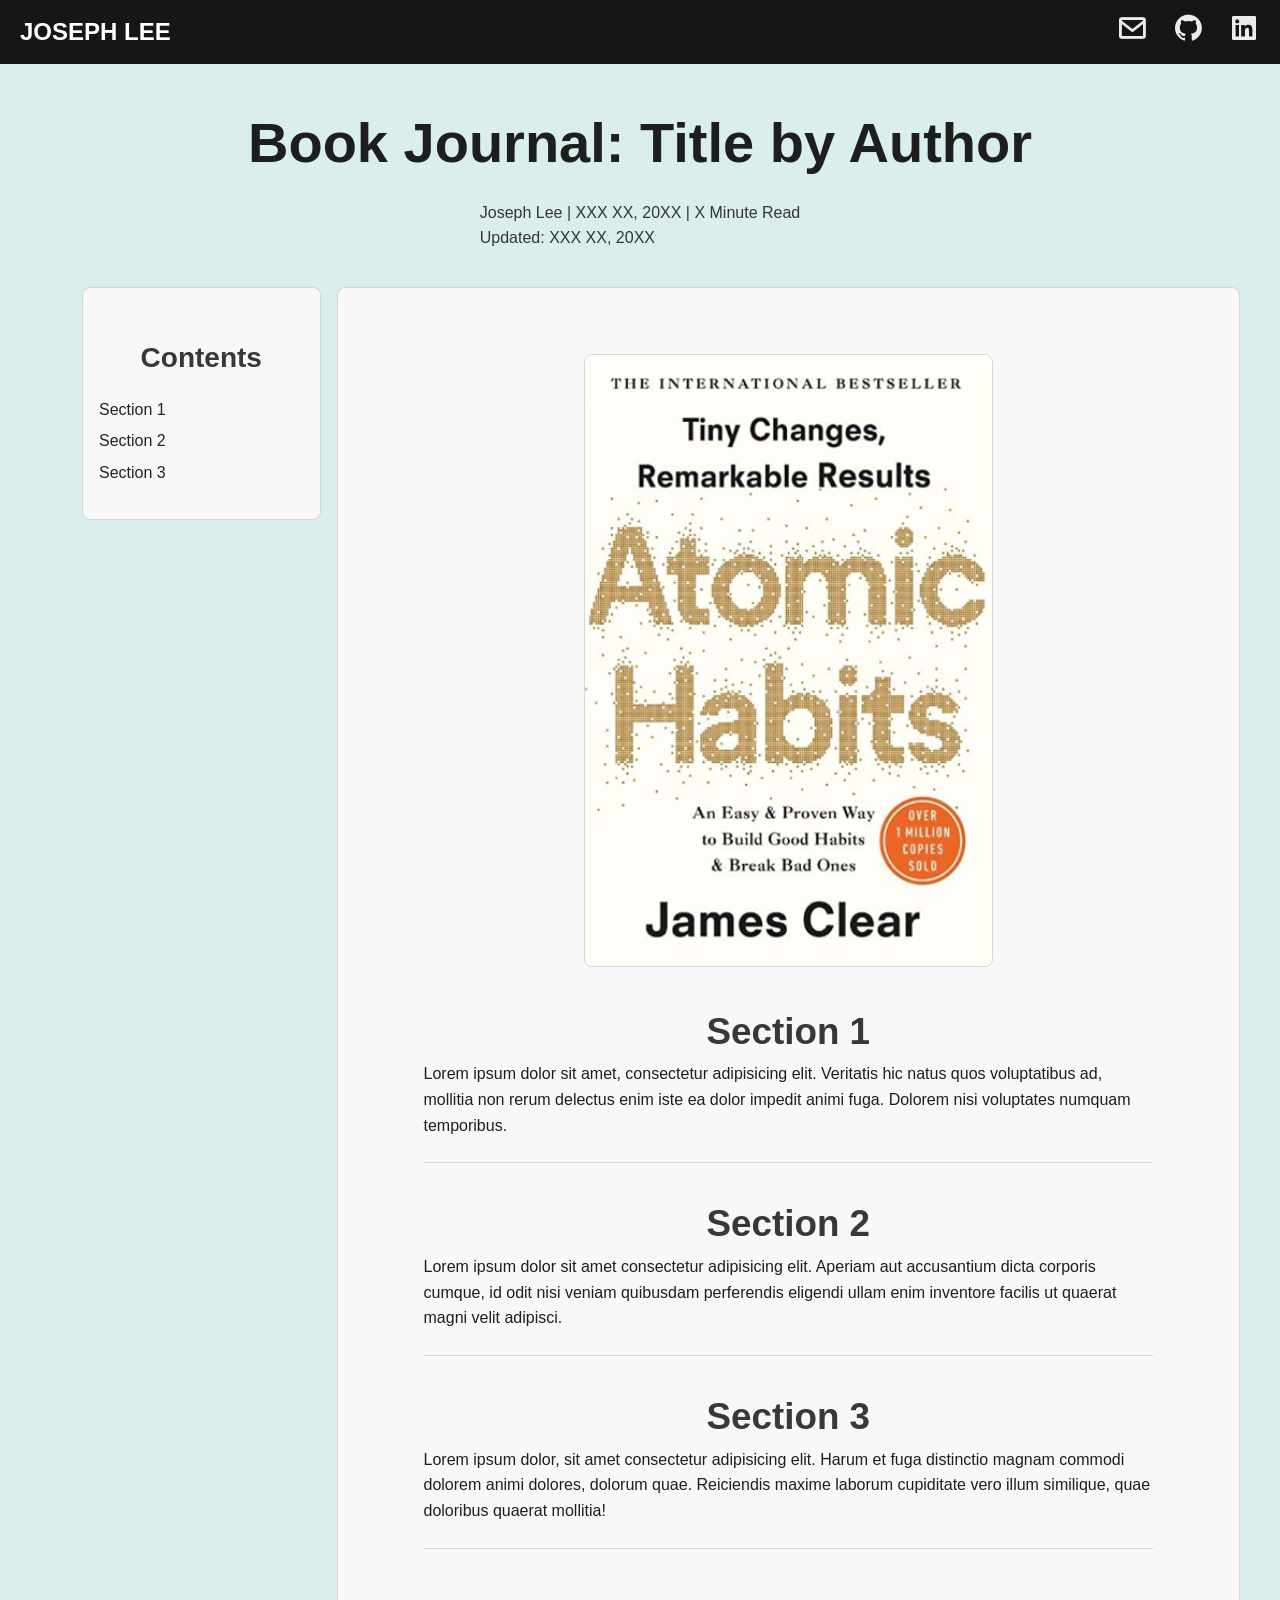
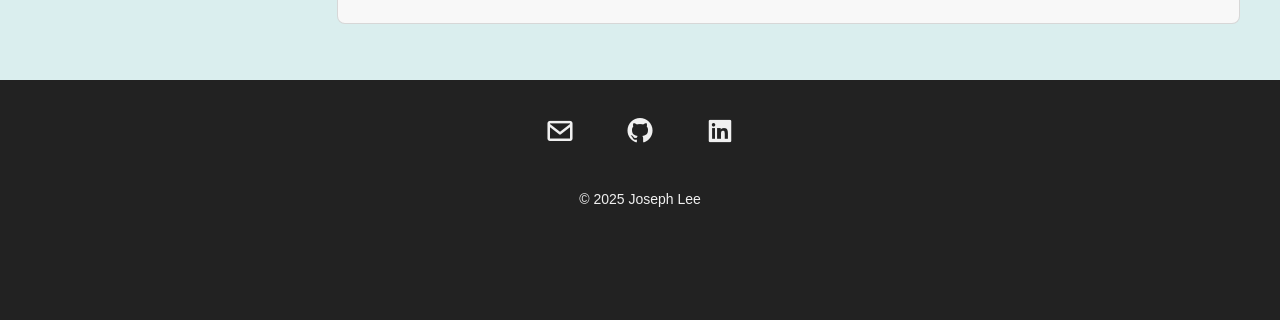
==== posts/atomic_habits_james_clear/index.html @ 472fb78e "Change tempalte and Atomic Habits posts" ====
<!DOCTYPE html>
<html lang="en">
<head>
    <meta charset="UTF-8">
    <meta name="viewport" content="width=device-width, initial-scale=1.0">
    <title>Book Journal | Template | Joseph Lee</title>
    
    <!-- CSS
    ============================================== -->
    <link rel="stylesheet" href="../../styles/style.css">
    <link rel="stylesheet" href="../../styles/animate.css">
    <link rel="stylesheet" href="../../styles/navbar.css">
    <link rel="stylesheet" href="../../styles/jumpToTop.css">
    <link rel="stylesheet" href="../../styles/intro.css">
    <link rel="stylesheet" href="../../styles/main.css">
    <link rel="stylesheet" href="../../styles/posts.css">
    <link rel="stylesheet" href="../../styles/footer.css">

    <link rel="stylesheet" href="./styles/style.css">
    
    <!-- ICON
    ============================================== -->
    <link rel="icon" type="image/x-icon" href="../../assets/favicon.ico">
    
    <!-- FONTS
    ============================================== -->
    <link rel="preconnect" href="https://fonts.googleapis.com">

    <!-- OTHERS
    ============================================== -->
    <link href="https://unpkg.com/boxicons@2.1.4/css/boxicons.min.css" rel="stylesheet">
    <link href="https://cdnjs.cloudflare.com/ajax/libs/font-awesome/4.7.0/css/font-awesome.min.css" rel="stylesheet">
</head>
<body>
    <script defer src="../../scripts/load.js"></script>
    
    <!-- NAVIGATION MENU -->
    <nav id="navbar-container">
        <!-- LEFT: logo -->
        <div id="navbar-left">
            <div id="logo">
                <a href="https://jo2eph.github.io/">
                    <span>
                        JOSEPH LEE
                    </span>
                </a>
            </div>
        </div>

        <!-- RIGHT: socials -->
        <div id="navbar-right">
            <div id="socials-container">
                <a href="mailto:junhyuk.x.lee@gmail.com" title="Send me an email" class="social-links"
                target="_blank" rel="noopener noreferrer">
                    <i class='bx  bx-envelope'></i>
                </a>
                <a href="https://github.com/jo2eph" title="My GitHub" class="social-links" target="_blank" rel="noopener noreferrer">
                    <i class="bx bxl-github"></i>
                </a>
                <a href="https://www.linkedin.com/in/jo2eph/" title="Connect with me on LinkedIn" class="social-links" target="_blank" rel="noopener noreferrer">
                    <i class='bx bxl-linkedin-square'></i>
                </a>
            </div>
        </div>
        
        <!-- MOBILE MENU -->
        <div id="mobile-menu">
            <i id="hamburger-menu" class="fa fa-bars" aria-hidden="true"></i>

            <div id="mobile-menu-content">
                <!-- SOCIALS -->
                <div id="mobile-navbar-socials" class="hidden">
                    <a href="mailto:junhyuk.x.lee@gmail.com" title="Send me an email" class="social-links"
                    target="_blank" rel="noopener noreferrer">
                        <i class='bx  bx-envelope'></i>
                    </a>
                    <a href="https://github.com/jo2eph" title="My GitHub" class="social-links" target="_blank" rel="noopener noreferrer">
                        <i class="bx bxl-github"></i>
                    </a>
                    <a href="https://www.linkedin.com/in/jo2eph/" title="Connect with me on LinkedIn" class="social-links" target="_blank" rel="noopener noreferrer">
                        <i class='bx bxl-linkedin-square'></i>
                    </a>
                </div>
            </div>
        </div>
    </nav>

    <!-- JUMP TO TOP BUTTON-->
    <div id="jump-to-top">
        <a href="javascript:void(0)" title="Scroll to top">
            <i class="fa fa-arrow-up" aria-hidden="true"></i>
        </a>
    </div>

    <main>
        <h1 id="title">
            Book Journal: Title by Author
        </h1>
        <div id="info">
            Joseph Lee | XXX XX, 20XX | X Minute Read
            <br>
            Updated: XXX XX, 20XX
        </div>

        <div id="article-container">
            <aside id="contents">
                <h2>
                    Contents
                </h2>
                <ul>
                    <li id="contents-link-1">
                        <a href="javascript:void(0)">
                            Section 1
                        </a>
                    </li>
                    <li id="contents-link-2">
                        <a href="javascript:void(0)">
                            Section 2
                        </a>
                    </li>
                    <li id="contents-link-3">
                        <a href="javascript:void(0)">
                            Section 3
                        </a>
                    </li>
                </ul>
            </aside>

            <article id="article">

                <img src="../../assets/books/atomic_habits_james_clear.png" alt="Image" id="book-image">

                <section id="section-1">
                    <h2>
                        Section 1
                    </h2>
                    <p>
                        Lorem ipsum dolor sit amet, consectetur adipisicing elit. Veritatis hic natus quos voluptatibus ad, mollitia non rerum delectus enim iste ea dolor impedit animi fuga. Dolorem nisi voluptates numquam temporibus.
                    </p>
                </section>

                <section id="section-2">
                    <h2>
                        Section 2
                    </h2>
                    <p>
                        Lorem ipsum dolor sit amet consectetur adipisicing elit. Aperiam aut accusantium dicta corporis cumque, id odit nisi veniam quibusdam perferendis eligendi ullam enim inventore facilis ut quaerat magni velit adipisci.
                    </p>
                </section>

                <section id="section-3">
                    <h2>
                        Section 3
                    </h2>
                    <p>
                        Lorem ipsum dolor, sit amet consectetur adipisicing elit. Harum et fuga distinctio magnam commodi dolorem animi dolores, dolorum quae. Reiciendis maxime laborum cupiditate vero illum similique, quae doloribus quaerat mollitia!
                    </p>
                </section>
            </article>

        </div>
    </main>

    <footer id="footer">
        <div id="footer-container">
            <div id="links">
                <a href="mailto:junhyuk.x.lee@gmail.com" title="Send me an email" class="social-links"
                target="_blank" rel="noopener noreferrer">
                    <i class='bx  bx-envelope'></i>
                </a>
                <a href="https://github.com/jo2eph" title="My GitHub" class="social-links" target="_blank" rel="noopener noreferrer">
                    <i class="bx bxl-github"></i>
                </a>
                <a href="https://www.linkedin.com/in/jo2eph/" title="Connect with me on LinkedIn" class="social-links" target="_blank" rel="noopener noreferrer">
                    <i class='bx bxl-linkedin-square'></i>
                </a>
            </div>

            <span id="copyright">
                &copy; 2025 Joseph Lee
            </span>
        </div>
    </footer>

    <script src="../../scripts/contents.js"></script>
    <script src="../../scripts/script.js"></script>
    <script src="../../scripts/scrollToTop.js"></script>
    <script src="../../scripts/url.js"></script>
</body>
</html>
---- styles/style.css ----
/*
Main CSS File
*/

/* REMOVE DEFAULT BROWSER SETTINGS */
* {
    margin: 0;
    padding: 0;
    box-sizing: border-box;
}

/* GLOBAL VARIABLES, THEMES AND STYLES */
:root {
    /* MAIN THEME */
    --main-intro-color: rgb(236, 236, 236);
    --main-intro-font: "Varela", sans-serif;
    --main-bg-color: rgb(240, 240, 240);
    --main-text-color: rgb(30, 30, 30);
    --secondary-bg-color: rgb(225, 225, 225);
    --secondary-text-color: rgb(20, 20, 20);
    --link-color: rgb(34, 63, 118);
}

html {
    scroll-behavior: smooth;
}

body {
    font-family:'Segoe UI', Tahoma, Geneva, Verdana, sans-serif;
    background-color: rgb(34, 34, 34);
    color: var(--main-text-color);
    line-height: 1.6;
    overflow-x: hidden;
}

main {
    padding: 0;
}

.hidden {
    display: none;
}

.code {
    background-color: rgba(200, 200, 200, 0.2);
    border: 1px solid rgba(150, 150, 150, 0.3);
    border-radius: 6px;
    color: var(--main-text-color);
    font-family: 'Courier New', Courier, monospace;
    padding: 4px 6px;
}
---- styles/navbar.css ----
nav {
    background-color: #161616;
    height: clamp(60px, 8vh, 64px);
    /* overflow: hidden; */
    position: fixed;
    width: 100%;
    z-index: 1000;
}

#navbar-container {
    display: flex;
    justify-content: space-between;
    align-items: center;
    padding: 10px 20px;
}

#navbar-left {
    display: flex;
    align-items: center;
}

#logo {
    color: white;
    font-size: 24px;
    font-weight: bold;
    text-decoration: none;
}
#logo img {
    height: 40px;
    vertical-align: middle;
    margin-right: 14px;
}
#logo a {
    color: white;
    font-size: 24px;
    font-weight: bold;
    text-decoration: none;
}

/*
#navbar-center {
    text-align: center;
}
#navbar-center-menu {
    list-style-type: none;
    margin: 0;
    padding: 0;
    display: flex;
    gap: 20px;
}
#navbar-center-menu li {
    display: inline;
}
#navbar-center-menu li a {
    color: white;
    padding: 8px 12px;
    text-decoration: none;
    transition: all 0.35s linear;
}
#navbar-center-menu li a:hover {
    background-color: #333333;
    border-radius: 5px;
    color: #c5c5c5;
    padding: 8px 12px;
    transition: all 0.3s ease;
}
*/

#navbar-right {
    display: flex;
    align-items: center;
}
#navbar-right #socials-container a {
    color: rgb(236, 236, 236);
    font-size: 32px;
    margin-left: 15px;
    text-decoration: none;
}
#navbar-right #socials-container a:hover {
    color: #93a1ab;
    transition: color 0.3s ease;
}

/* MOBILE MENU */
#mobile-menu {
    display: none;
    color: rgb(236, 236, 236);
    font-size: 32px;
}
#mobile-menu:hover {
    color: #93a1ab;
    cursor: pointer;
}

#mobile-menu-content {
    position: absolute;
    top: 100%;
    right: 20px;
    background-color: #161616;
    box-shadow: 0 8px 16px rgba(0, 0, 0, 0.2);
    z-index: 1001;
}

#mobile-navbar-menu {
    list-style-type: none;
    margin: 0;
    padding: 10px 0;
}

/*
#mobile-navbar-center-menu {
    list-style-type: none;
    margin: 0;
    padding: 0;
}
#mobile-navbar-center-menu li {
    border-bottom: 1px solid #333333;
}
#mobile-navbar-center-menu li a {
    color: rgb(240, 240, 240);
    display: block;
    font-size: 18px;
    padding: 10px 20px;
    text-decoration: none;
}
#mobile-navbar-center-menu li a:hover {
    background-color: #333333;
    color: #c5c5c5;
    transition: all 0.3s ease;
}
*/

#mobile-navbar-socials
.social-links {
    display: inline-block;
    color: rgb(236, 236, 236);
    font-size: 28px;
    margin: 10px 15px;
    text-decoration: none;
    transition: all 0.35s linear;
}
#mobile-navbar-socials
.social-links:hover {
    color: #93a1ab;
    transition: color 0.3s ease;
}


@media screen
    and (max-width: 985px)
{
    #navbar-right {
        display: none;
    }

    #mobile-menu {
        display: block;
    }
}

/*
@media screen
    and (max-width: 850px) 
{
    #navbar-center-menu {
        display: none;
    }
}
*/
---- styles/jumpToTop.css ----
#jump-to-top {
    background-color: var(--main-bg-color);
    border: none;
    border-radius: 50%;
    box-shadow: 0 4px 8px rgba(0, 0, 0, 0.2);
    color: var(--main-text-color);
    cursor: pointer;
    display: none;
    height: 50px;
    font-size: 24px;
    position: fixed;
    bottom: 20px;
    right: 20px;
    align-items: center;
    justify-content: center;
    transition: all 0.35s linear;
    width: 50px;
    z-index: 1000;
}
#jump-to-top a {
    color: inherit;
    text-decoration: none;
    display: flex;
    align-items: center;
    justify-content: center;
    height: 100%;
    width: 100%;
}

#jump-to-top:hover {
    background-color: #d9d9d9;
}
---- styles/intro.css ----
#intro {
    background-image: url('../assets/geisel.JPG');
    background-blend-mode: overlay;
    background-color: rgba(219, 226, 222, 0.919);
    background-position: center left;
    background-size: cover;
    color: rgb(13, 26, 28);
    display: flex;
    padding: 0 24px;
    font-family: 'Roboto', sans-serif;
    height: clamp(600px, 93vh, 1000px);
    width: 100%;
}

#intro-content {
    display: flex;
    flex-direction: column;
    justify-content: center;
    align-items: center;
    height: 100%;
    text-align: center;
    padding: 0 20px;
    margin: 0 auto;
}
#intro-content h1 {
    color: rgb(44, 57, 71);
    font-size: 4.5em;
    margin-bottom: 18px;
}
#intro-content p {
    color: rgb(28, 63, 70);
    font-size: 1.6em;
    font-weight: bolder;
    max-width: 800px;
}

#intro #scroll-down {
    animation: bounce 2s infinite;
    background-color: rgb(12, 80, 95);
    border: 1px solid black;
    border-radius: 8px;
    color: rgb(253, 253, 253);
    font-size: 1.5em;
    padding: 8px 24px;
    position: absolute;
    bottom: 120px;
    text-decoration: none;
    transition: all 0.35s linear;
    z-index: 10;
}
#intro #scroll-down:hover {
    animation: none;
    background-color: rgb(90, 150, 215);
    color: rgba(255, 255, 255, 0.8);
    font-size: 1.6em;
    transition: all 0.3s ease-in-out;
}

#intro #intro-image {
    flex: 1;
    flex-basis: 30%;

}
#intro #intro-image img {
    aspect-ratio: 1;
    height: 90%;
}
---- styles/main.css ----
/*
CSS for main page of book journal website
*/

main {
    background-color: var(--main-bg-color);
    padding-top: 56px;
    padding-bottom: 14px;
}

main h2 {
    color: rgb(56, 56, 56);
    font-size: 2.3em;
    text-align: center;
}

#books-container {
    display: flex;
    flex-wrap: wrap;
    flex-direction: column;
    justify-content: center;
    gap: 26px;
    max-width: 1600px;
    margin: 0 auto;
    margin-bottom: 102px;
    padding: 8px;
    padding-top: 36px;
    width: 80%;
}

.book-card {
    background-color: white;
    border: 1px solid rgba(156, 156, 156, 0.352);
    border-radius: 8px;
    box-shadow: 0 4px 8px rgba(0, 0, 0, 0.1);
    display: flex;
    flex-direction: column;
    flex-basis: 90%;
    padding: 8px;
    transition: all 0.3s ease;
    width: 100%;
}
.book-card:hover {
    box-shadow: 0 8px 16px rgba(0, 0, 0, 0.2);
    transform: scale(1.03);
    transition: all 0.3s ease;
}

.book-cover {
    margin: 0 auto;
    margin-top: 10px;
    width: 95%;
}
.book-cover img {
    border: 1px solid rgba(125, 125, 125, 0.26);
    border-radius: 4px;
    width: 100%;
    height: 100%;
    max-height: 360px;
    object-fit: cover;
    object-position: center;
    
}

.book-title {
    font-size: 1.2em;
    font-weight: bold;
    margin: 0 auto;
    margin-top: 18px;
    text-align: center;
    white-space: normal;
    width: 87%;
    word-wrap: break-word;
}
.book-title a {
    text-decoration: none;
    color: #333;
}

.book-title a:hover {
    color: #007Bff;
    text-decoration: underline;
}
.date {
    color: #666;
    font-size: 0.9em;
    margin-bottom: 10px;
    margin-top: 8px;
    text-align: center;
}


@media
    only screen
    and (min-width: 678px)
    and (max-width: 1023px)
{
    #books-container {
        flex-direction: row;
    }

    .book-card {
        flex-basis: 45%; 
        width: 100%;
    }
}


@media
    only screen
    and (min-width: 1024px)
{
    #books-container {
        flex-direction: row;
    }

    .book-card {
        flex-basis: 30%;
        width: 100%;
    }
}
---- styles/posts.css ----
/* Styles for book posts */

* {
    margin: 0;
    padding: 0;
    background-origin: border-box;
}

main {
    background-color: rgb(218, 238, 238);
}

#title {
    font-size: 56px;
    font-weight: 600;
    margin: 42px auto 12px auto;
    text-align: center;
}

#info {
    color: rgb(53, 53, 53);
    display: flex;
    justify-content: center;
    gap: 24px;
    margin-bottom: 36px;
}

#article-container {
    display: flex;
    flex-direction: column;
    max-width: 1200px;
    margin: 0 auto;
}

#contents {
    background-color: rgb(248, 248, 248);
    border: 1px solid rgba(156, 156, 156, 0.36);
    border-radius: 8px;
    height: 100%;
    padding: 16px;
    margin: 0 auto;
    margin-bottom: 24px;
    top: 42px;
    width: 90%;
    max-width: 960px;
    z-index: 1;
}

#contents h2 {
    font-size: 28px;
    margin: 0 auto;
    margin-top: 32px;
}

#contents ul {
    list-style-type: none;
    margin: 0 auto;
    margin-top: 16px;
    margin-bottom: 18px;
}
#contents ul li {
    margin-bottom: 6px;
}
#contents ul li a {
    color: rgb(35, 35, 35);
    text-decoration: none;
}
#contents ul li a:hover {
    text-decoration: underline;
}

#article {
    background-color: rgb(248, 248, 248);
    border: 1px solid rgba(156, 156, 156, 0.36);
    border-radius: 8px;
    margin: 0 auto;
    margin-bottom: 42px;
    padding: 42px 86px;
    width: 90%;
    max-width: 960px;
}

#article section {
    border-bottom: 1px solid rgba(156, 156, 156, 0.36);
    margin-bottom: 32px;
    padding-bottom: 24px;
}

#book-image {
    aspect-ratio: 2 / 3;
    border: 1px solid rgba(160, 160, 160, 0.4);
    border-radius: 8px;
    display: block;
    margin: 24px auto;
    margin-bottom: 36px;
    width: 56%;
}


@media
    only screen
    and (min-width: 768px)
{
    #article-container {
        flex-direction: row;
        gap: 16px;
        justify-content: flex-start;
    }

    #contents {
        flex-basis: 24%;
        position: sticky;
        margin-left: 42px;
    }
}
---- styles/footer.css ----
/*
CSS for the footer section
*/

footer {
    background-color: rgb(34, 34, 34);
    color: rgb(240, 240, 240);
    font-size: 14px;
    min-height: 240px;
    padding: 20px 0;
    text-align: center;
}

#footer-container {
    margin: 0 auto;
    max-width: 1200px;
    padding: 0 20px;
}

#footer-container #links {
    display: flex;
    justify-content: center;
    gap: 30px;
    margin-bottom: 20px;
}

#footer-container #links .social-links {
    color: rgb(240, 240, 240);
    font-size: 30px;
    padding: 10px;
    text-decoration: none;
}
#footer-container #links .social-links:hover {
    border-radius: 10px;
    color: rgb(100, 149, 237);
    transition: color 0.3s ease;
}
---- posts/atomic_habits_james_clear/styles/style.css ----
/* Post-specific styles */
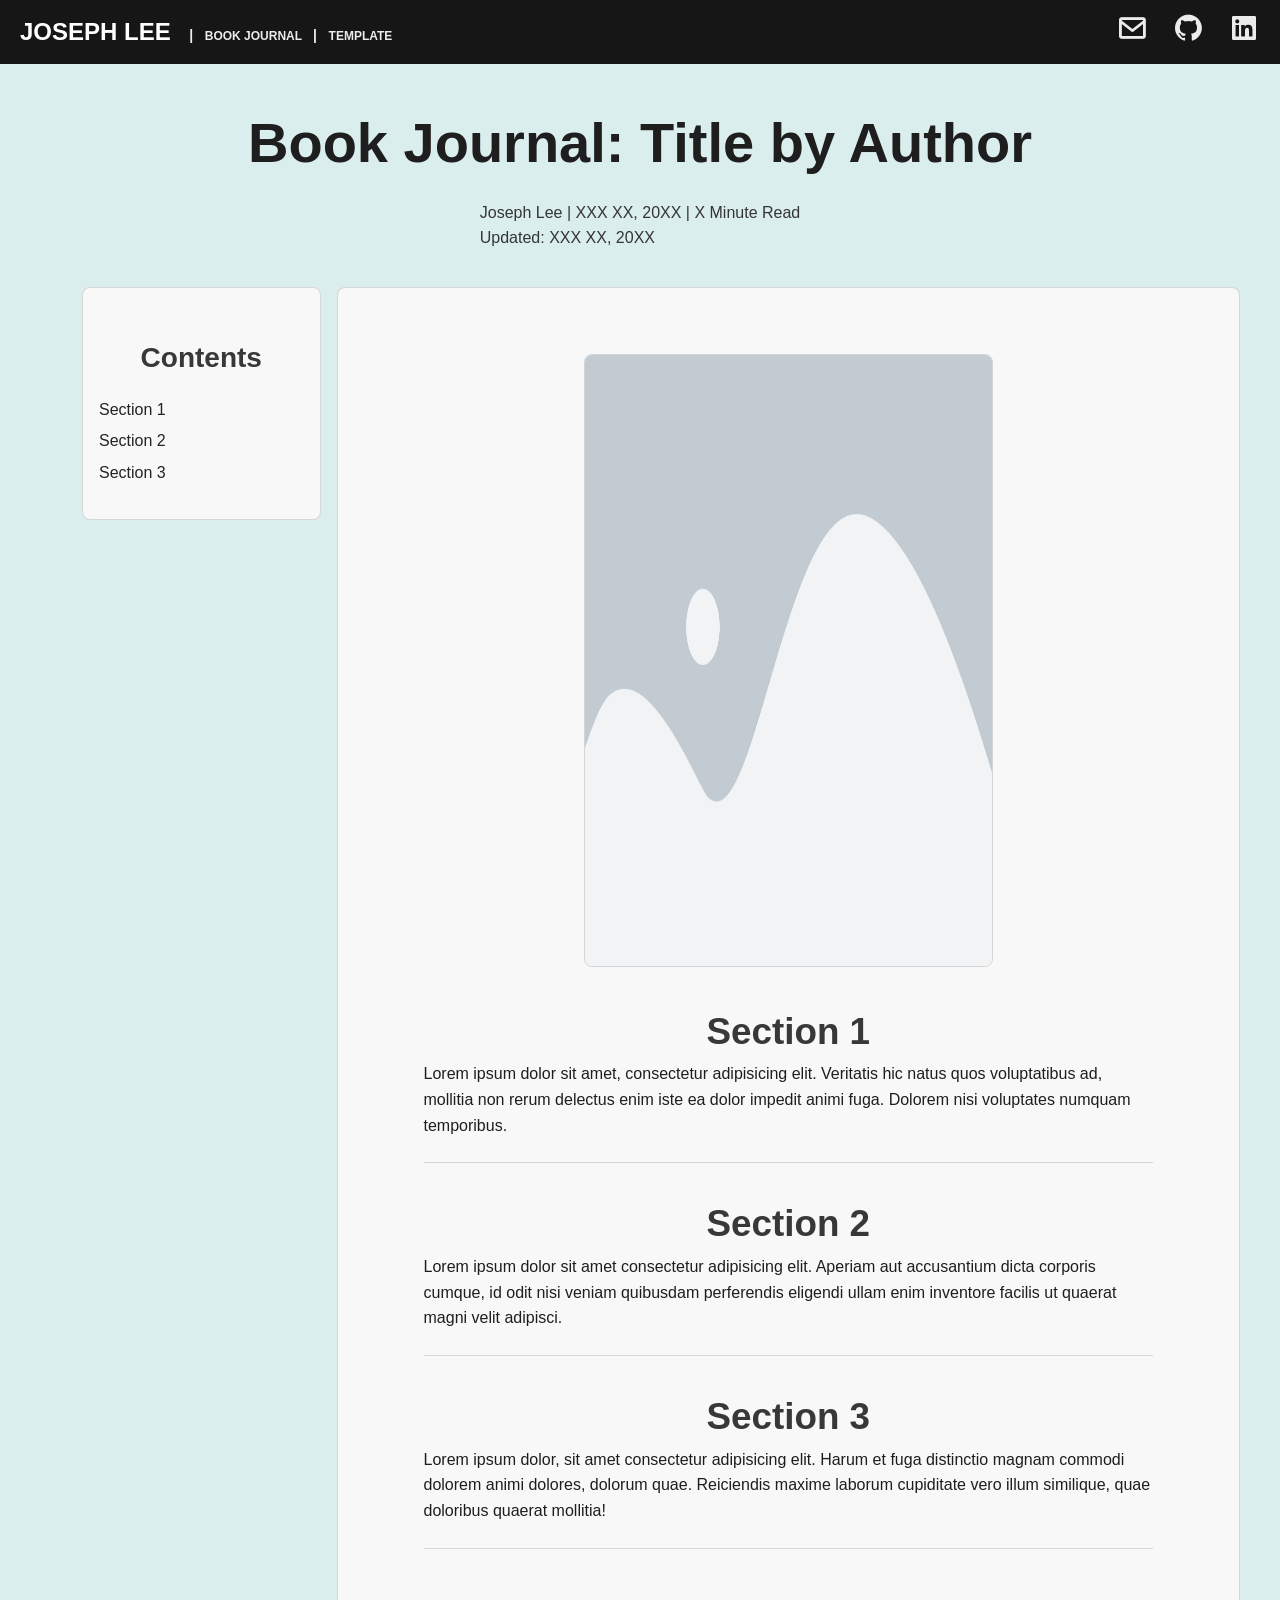
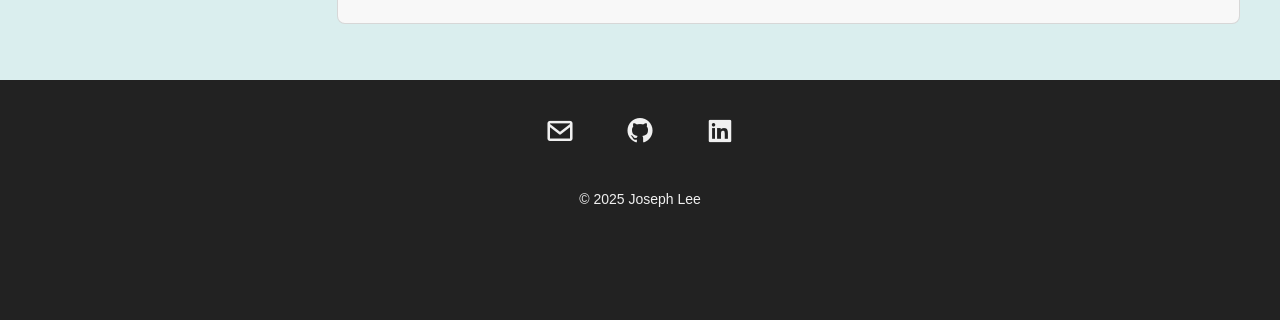
==== commit 3360ea32: "Add breadcrumbs to navbar" ====
--- a/posts/atomic_habits_james_clear/index.html
+++ b/posts/atomic_habits_james_clear/index.html
@@ -44,6 +44,18 @@
                         JOSEPH LEE
                     </span>
                 </a>
+                <span id="bread-crumbs">
+                    &nbsp; | &nbsp;
+                    <a href="https://jo2eph.github.io/book-journal/">
+                        <span class="bread-crumb">
+                            BOOK JOURNAL
+                        </span>
+                    </a>
+                    &nbsp; | &nbsp;
+                    <span class="bread-crumb">
+                        TEMPLATE
+                    </span>
+                </span>
             </div>
         </div>
 
@@ -128,7 +140,7 @@
 
             <article id="article">
 
-                <img src="../../assets/books/atomic_habits_james_clear.png" alt="Image" id="book-image">
+                <img src="../../assets/placeholder.png" alt="Image" id="book-image">
 
                 <section id="section-1">
                     <h2>
--- a/styles/navbar.css
+++ b/styles/navbar.css
@@ -34,6 +34,19 @@
     color: white;
     font-size: 24px;
     font-weight: bold;
+    text-decoration: none;
+}
+
+#bread-crumbs {
+    color: rgb(236, 236, 236);
+    font-size: 14px;
+    margin-left: 4px;
+    text-decoration: none;
+}
+.bread-crumb {
+    color: rgb(236, 236, 236);
+    font-size: 12px;
+    font-weight: 600;
     text-decoration: none;
 }
 
@@ -156,6 +169,10 @@
     #mobile-menu {
         display: block;
     }
+
+    #bread-crumbs {
+        display: none;
+    }
 }
 
 /*
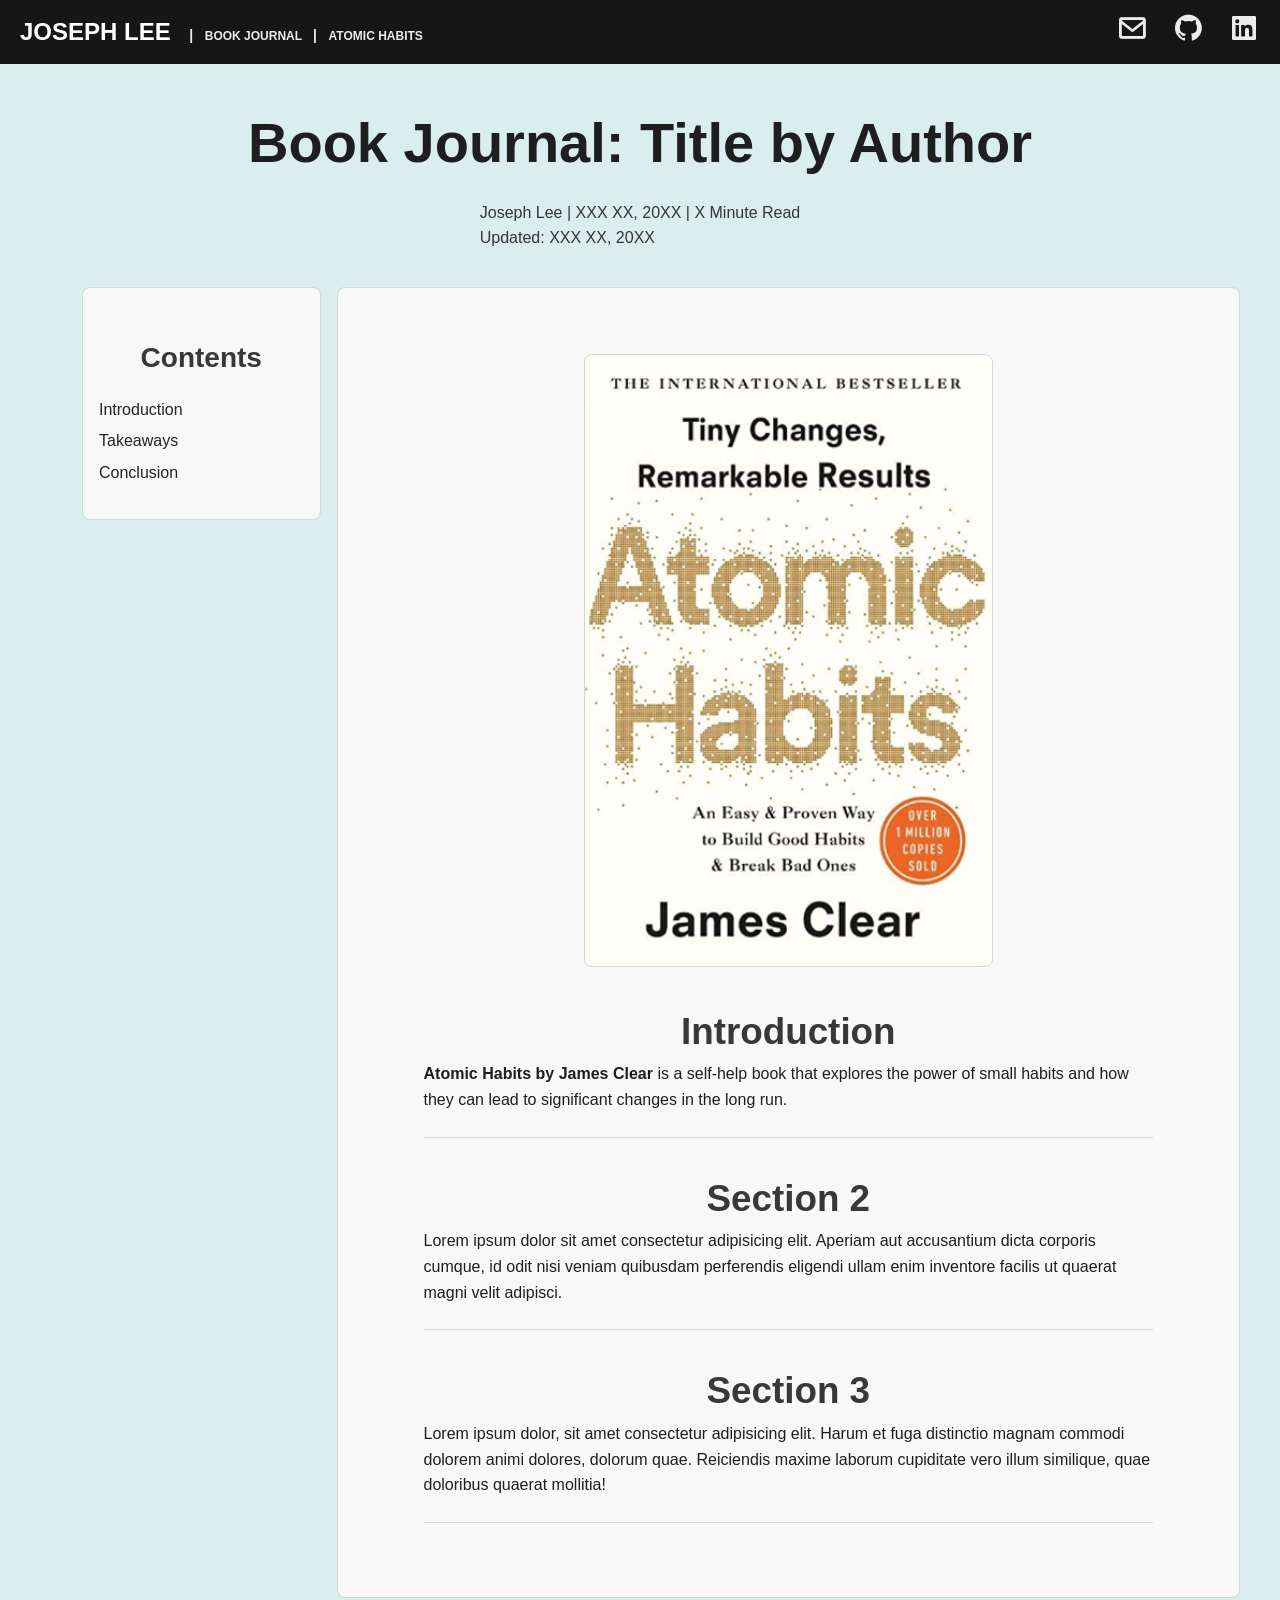
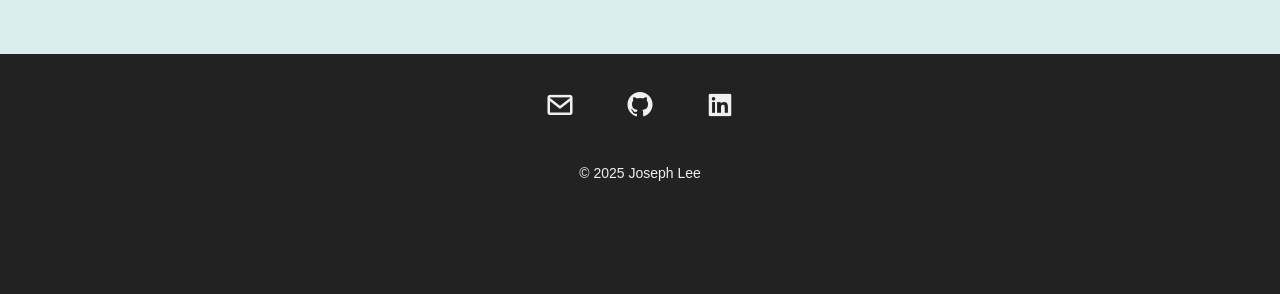
==== commit b35323f6: "Update README.md" ====
--- a/posts/atomic_habits_james_clear/index.html
+++ b/posts/atomic_habits_james_clear/index.html
@@ -53,7 +53,7 @@
                     </a>
                     &nbsp; | &nbsp;
                     <span class="bread-crumb">
-                        TEMPLATE
+                        ATOMIC HABITS
                     </span>
                 </span>
             </div>
@@ -122,17 +122,17 @@
                 <ul>
                     <li id="contents-link-1">
                         <a href="javascript:void(0)">
-                            Section 1
+                            Introduction
                         </a>
                     </li>
                     <li id="contents-link-2">
                         <a href="javascript:void(0)">
-                            Section 2
+                            Takeaways
                         </a>
                     </li>
                     <li id="contents-link-3">
                         <a href="javascript:void(0)">
-                            Section 3
+                            Conclusion
                         </a>
                     </li>
                 </ul>
@@ -140,14 +140,17 @@
 
             <article id="article">
 
-                <img src="../../assets/placeholder.png" alt="Image" id="book-image">
+                <img src="../../assets/books/atomic_habits_james_clear.png" alt="Image" id="book-image">
 
                 <section id="section-1">
                     <h2>
-                        Section 1
+                        Introduction
                     </h2>
                     <p>
-                        Lorem ipsum dolor sit amet, consectetur adipisicing elit. Veritatis hic natus quos voluptatibus ad, mollitia non rerum delectus enim iste ea dolor impedit animi fuga. Dolorem nisi voluptates numquam temporibus.
+                        <b>Atomic Habits by James Clear</b>
+                        is a self-help book that explores the power of small habits
+                        and how they can lead to significant changes in the long run.
+                        
                     </p>
                 </section>
 
